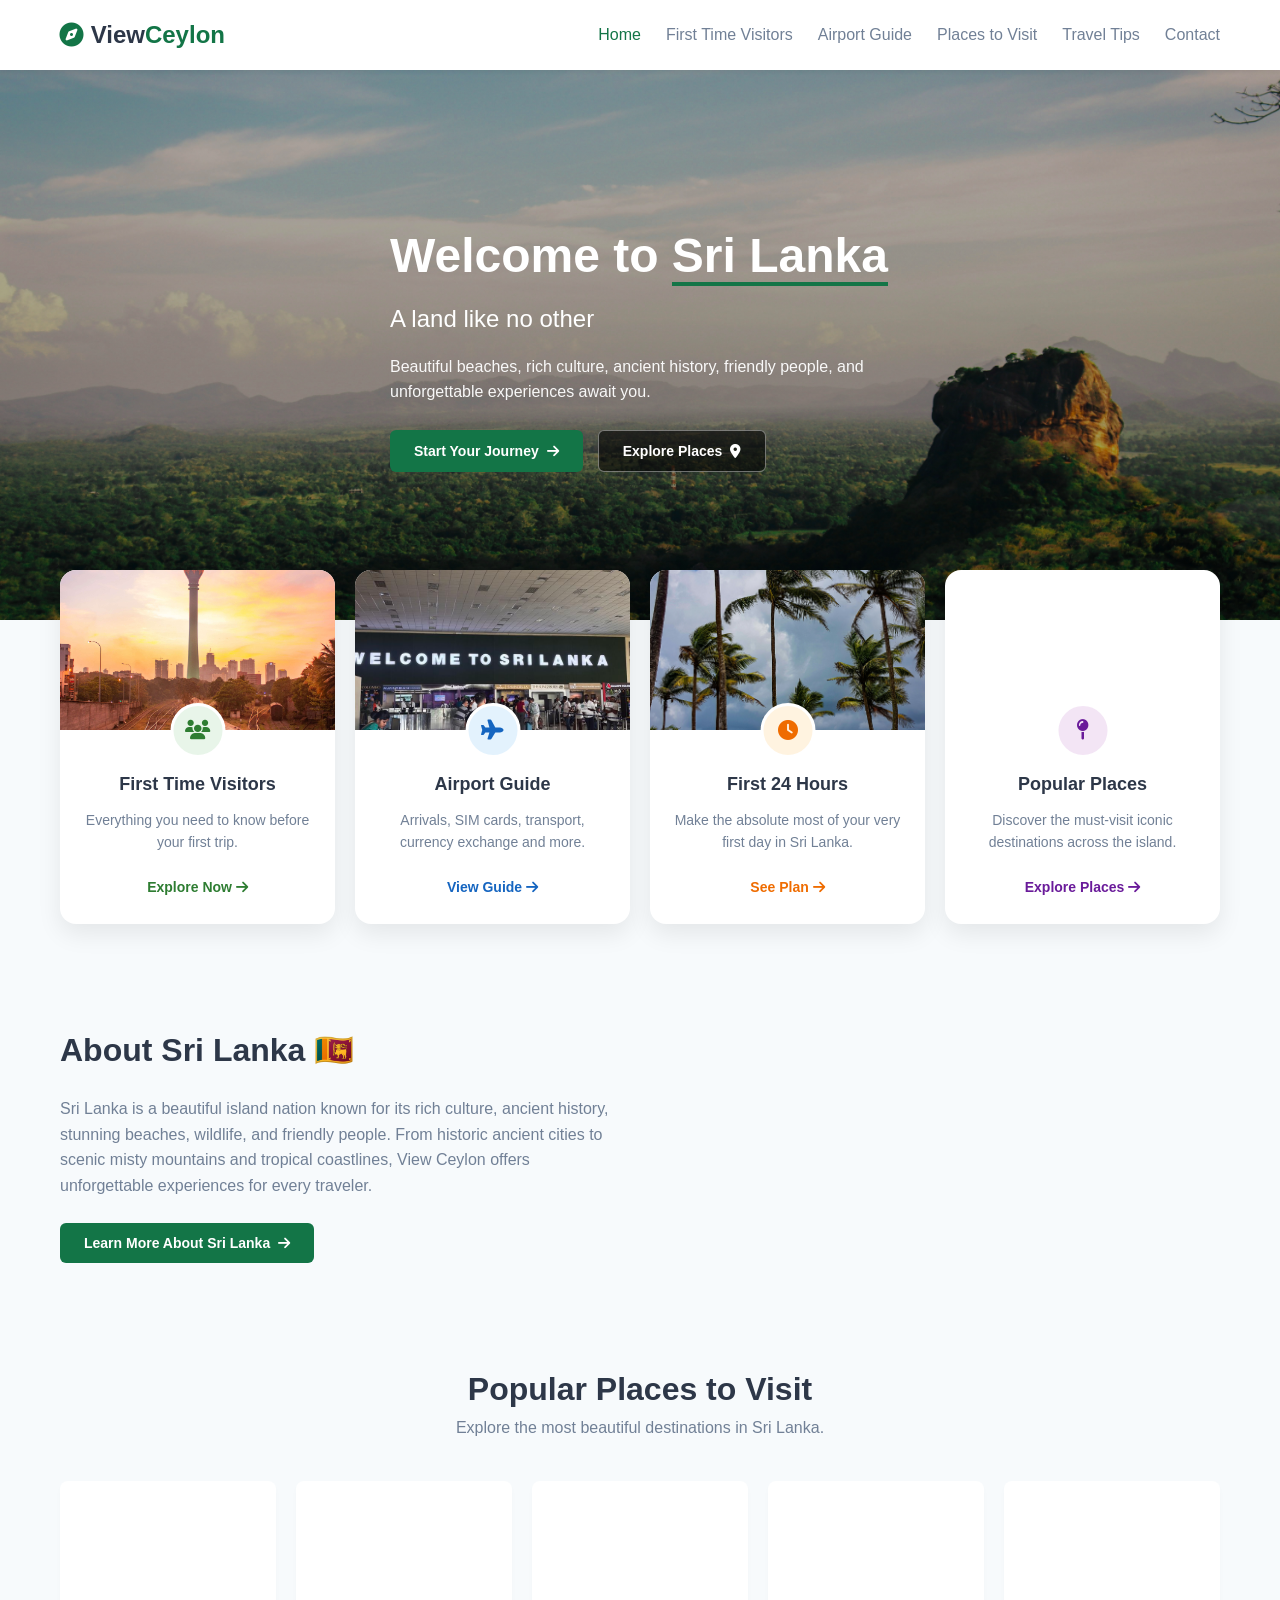
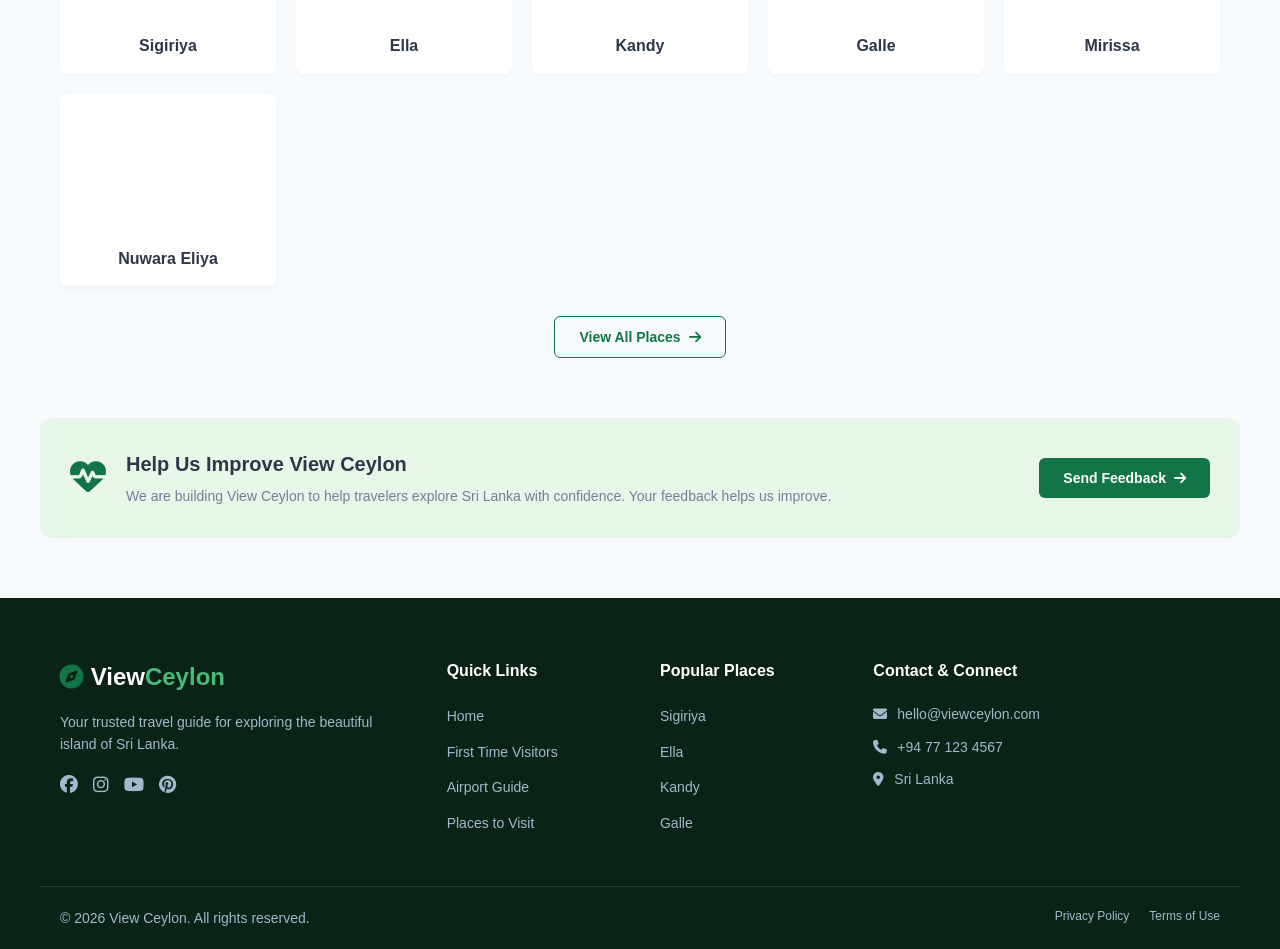
==== index.html @ b4fb46eb "preview" ====
<!DOCTYPE html>
<html lang="en">
<head>
    <meta charset="UTF-8">
    <meta name="viewport" content="width=device-width, initial-scale=1.0">
    <title>View Ceylon | Your Ultimate Island Guide</title>
    <link rel="stylesheet" href="style.css">
    <link rel="stylesheet" href="https://cdnjs.cloudflare.com/ajax/libs/font-awesome/6.4.0/css/all.min.css">
</head>
<body>

    <header>
        <div class="navbar container">
            <div class="logo">
                <i class="fa-solid fa-compass"></i> View<span>Ceylon</span>
            </div>
            <nav>
                <ul class="nav-links">
                    <li><a href="#" class="active">Home</a></li>
                    <li><a href="#">First Time Visitors</a></li>
                    <li><a href="#">Airport Guide</a></li>
                    <li><a href="#">Places to Visit</a></li>
                    <li><a href="#">Travel Tips</a></li>
                    <li><a href="#">Contact</a></li>
                </ul>
            </nav>
        </div>
    </header>

    <section class="hero">
        <div class="hero-content container">
            <h1>Welcome to <span>Sri Lanka</span></h1>
            <p class="tagline">A land like no other</p>
            <p class="description">Beautiful beaches, rich culture, ancient history, friendly people, and unforgettable experiences await you.</p>
            <div class="hero-buttons">
                <button class="btn btn-primary">Start Your Journey <i class="fa-solid fa-arrow-right"></i></button>
                <button class="btn btn-secondary">Explore Places <i class="fa-solid fa-location-dot"></i></button>
            </div>
        </div>
    </section>

    <section class="quick-cards container">
    <div class="card">
        <div class="card-img-top card-visitors"></div>
    
        <div class="card-icon icon-green">
            <i class="fa-solid fa-users"></i>
        </div>
    
        <div class="card-content">
            <h3>First Time Visitors</h3>
            <p>Everything you need to know before your first trip.</p>
            <a href="#" class="card-link link-green">Explore Now <i class="fa-solid fa-arrow-right"></i></a>
        </div>
    </div>
        <div class="card">
            <div class="card-img-top card-airport"></div>

            <div class="card-icon icon-blue">
                <i class="fa-solid fa-plane"></i>
            </div>
            <div class="card-content">
                <h3>Airport Guide</h3>
                <p>Arrivals, SIM cards, transport, currency exchange and more.</p>
                <a href="#" class="card-link link-blue">View Guide <i class="fa-solid fa-arrow-right"></i></a>
            </div>
        </div>
        <div class="card">
            <div class="card-img-top card-hours"></div>

                <div class="card-icon icon-orange">
                    <i class="fa-solid fa-clock"></i>
                </div>
            <div class="card-content">
                <h3>First 24 Hours</h3>
                <p>Make the absolute most of your very first day in Sri Lanka.</p>
                <a href="#" class="card-link link-orange">See Plan <i class="fa-solid fa-arrow-right"></i></a>
            </div>
        </div>
        <div class="card">
            <div class="card-img-top card-places"></div>

                <div class="card-icon icon-purple">
                    <i class="fa-solid fa-map-pin"></i>
                </div>
            <div class="card-content">
                <h3>Popular Places</h3>
                <p>Discover the must-visit iconic destinations across the island.</p>
                <a href="#" class="card-link link-purple">Explore Places <i class="fa-solid fa-arrow-right"></i></a>
            </div>
        </div>
    </section>

    <section class="about container">
        <div class="about-text">
            <h2>About Sri Lanka <span class="flag">🇱🇰</span></h2>
            <p>Sri Lanka is a beautiful island nation known for its rich culture, ancient history, stunning beaches, wildlife, and friendly people. From historic ancient cities to scenic misty mountains and tropical coastlines, View Ceylon offers unforgettable experiences for every traveler.</p>
            <button class="btn btn-primary">Learn More About Sri Lanka <i class="fa-solid fa-arrow-right"></i></button>
        </div>
        <div class="about-gallery">
            <div class="grid-main" style="background-image: url('https://images.unsplash.com/photo-1588598130755-975c6c646077?auto=format&fit=crop&w=600&q=80');"></div>
            <div class="grid-sub" style="background-image: url('https://images.unsplash.com/photo-1546708973-b339540b5162?auto=format&fit=crop&w=300&q=80');"></div>
            <div class="grid-sub" style="background-image: url('https://images.unsplash.com/photo-1563182117-1409f08660c3?auto=format&fit=crop&w=300&q=80');"></div>
            <div class="grid-sub" style="background-image: url('https://images.unsplash.com/photo-1447069387593-a5de0862481e?auto=format&fit=crop&w=300&q=80');"></div>
            <div class="grid-sub" style="background-image: url('https://images.unsplash.com/photo-1586861635167-e5223aadc9fe?auto=format&fit=crop&w=300&q=80');"></div>
        </div>
    </section>

    <section class="destinations container">
        <div class="section-title">
            <h2>Popular Places to Visit</h2>
            <p>Explore the most beautiful destinations in Sri Lanka.</p>
        </div>
        <div class="destinations-grid">
            <div class="dest-card">
                <div class="dest-img" style="background-image: url('https://images.unsplash.com/photo-1588598130755-975c6c646077?auto=format&fit=crop&w=400&q=80');"></div>
                <h4>Sigiriya</h4>
            </div>
            <div class="dest-card">
                <div class="dest-img" style="background-image: url('https://images.unsplash.com/photo-1546708973-b339540b5162?auto=format&fit=crop&w=400&q=80');"></div>
                <h4>Ella</h4>
            </div>
            <div class="dest-card">
                <div class="dest-img" style="background-image: url('https://images.unsplash.com/photo-1590001155093-a3c66ab0c3ff?auto=format&fit=crop&w=400&q=80');"></div>
                <h4>Kandy</h4>
            </div>
            <div class="dest-card">
                <div class="dest-img" style="background-image: url('https://images.unsplash.com/photo-1563182117-1409f08660c3?auto=format&fit=crop&w=400&q=80');"></div>
                <h4>Galle</h4>
            </div>
            <div class="dest-card">
                <div class="dest-img" style="background-image: url('https://images.unsplash.com/photo-1542856391-010fb87dcfed?auto=format&fit=crop&w=400&q=80');"></div>
                <h4>Mirissa</h4>
            </div>
            <div class="dest-card">
                <div class="dest-img" style="background-image: url('https://images.unsplash.com/photo-1552410260-0fd9b577afa6?auto=format&fit=crop&w=400&q=80');"></div>
                <h4>Nuwara Eliya</h4>
            </div>
        </div>
        <div class="center-btn">
            <button class="btn btn-outline">View All Places <i class="fa-solid fa-arrow-right"></i></button>
        </div>
    </section>

    <section class="feedback-banner container">
        <div class="feedback-content">
            <div class="feedback-icon"><i class="fa-solid fa-heart-pulse"></i></div>
            <div class="feedback-text">
                <h3>Help Us Improve View Ceylon</h3>
                <p>We are building View Ceylon to help travelers explore Sri Lanka with confidence. Your feedback helps us improve.</p>
            </div>
        </div>
        <button id="feedbackBtn" class="btn btn-primary">Send Feedback <i class="fa-solid fa-arrow-right"></i></button>
    </section>

    <footer>
        <div class="footer-container container">
            <div class="footer-brand">
                <div class="logo"><i class="fa-solid fa-compass"></i> View<span>Ceylon</span></div>
                <p>Your trusted travel guide for exploring the beautiful island of Sri Lanka.</p>
                <div class="social-icons">
                    <a href="#"><i class="fa-brands fa-facebook"></i></a>
                    <a href="#"><i class="fa-brands fa-instagram"></i></a>
                    <a href="#"><i class="fa-brands fa-youtube"></i></a>
                    <a href="#"><i class="fa-brands fa-pinterest"></i></a>
                </div>
            </div>
            <div class="footer-links">
                <h4>Quick Links</h4>
                <ul>
                    <li><a href="#">Home</a></li>
                    <li><a href="#">First Time Visitors</a></li>
                    <li><a href="#">Airport Guide</a></li>
                    <li><a href="#">Places to Visit</a></li>
                </ul>
            </div>
            <div class="footer-links">
                <h4>Popular Places</h4>
                <ul>
                    <li><a href="#">Sigiriya</a></li>
                    <li><a href="#">Ella</a></li>
                    <li><a href="#">Kandy</a></li>
                    <li><a href="#">Galle</a></li>
                </ul>
            </div>
            <div class="footer-contact">
                <h4>Contact & Connect</h4>
                <p><i class="fa-solid fa-envelope"></i> hello@viewceylon.com</p>
                <p><i class="fa-solid fa-phone"></i> +94 77 123 4567</p>
                <p><i class="fa-solid fa-location-dot"></i> Sri Lanka</p>
            </div>
        </div>
        <div class="footer-bottom container">
            <p>&copy; 2026 View Ceylon. All rights reserved.</p>
            <div class="bottom-links">
                <a href="#">Privacy Policy</a>
                <a href="#">Terms of Use</a>
            </div>
        </div>
    </footer>

    <script src="script.js"></script>
</body>
</html>
---- style.css ----
/* --- Base Reset & Variables --- */
:root {
    --primary-color: #137547;
    --primary-hover: #0b4f2e;
    --text-dark: #2d3748;
    --text-muted: #718096;
    --bg-light: #f7fafc;
    --white: #ffffff;
    
    /* Card Accent Colors */
    --accent-green: #2e7d32;
    --accent-blue: #1565c0;
    --accent-orange: #ef6c00;
    --accent-purple: #6a1b9a;
}

* {
    margin: 0;
    padding: 0;
    box-sizing: border-box;
    font-family: 'Segoe UI', Tahoma, Geneva, Verdana, sans-serif;
}

body {
    background-color: var(--bg-light);
    color: var(--text-dark);
    line-height: 1.6;
}

.container {
    max-width: 1200px;
    margin: 0 auto;
    padding: 0 20px;
}

/* --- Navigation --- */
header {
    background: var(--white);
    box-shadow: 0 2px 4px rgba(0,0,0,0.05);
    position: sticky;
    top: 0;
    z-index: 1000;
}

.navbar {
    display: flex;
    justify-content: space-between;
    align-items: center;
    height: 70px;
}

.logo {
    font-size: 24px;
    font-weight: 700;
    color: var(--text-dark);
}

.logo i {
    color: var(--primary-color);
}

.logo span {
    color: var(--primary-color);
}

.nav-links {
    display: flex;
    list-style: none;
    gap: 25px;
}

.nav-links a {
    text-decoration: none;
    color: var(--text-muted);
    font-weight: 500;
    transition: color 0.3s;
}

.nav-links a:hover, .nav-links a.active {
    color: var(--primary-color);
}

/* --- Hero Section --- */
.hero {
    background-linear-gradient: rgba(0,0,0,0.3), rgba(0,0,0,0.4);
    background: linear-gradient(rgba(0,0,0,0.3), rgba(0,0,0,0.4)), url('./Images/home_page_main.jpg');
    background-size: cover;
    background-position: center 35%;
    height: 550px;
    display: flex;
    align-items: center;
    color: var(--white);
}

.hero-content h1 {
    font-size: 48px;
    font-weight: 700;
    margin-bottom: 5px;
}

.hero-content h1 span {
    border-bottom: 4px solid var(--primary-color);
}

.hero-content .tagline {
    font-size: 24px;
    margin-bottom: 15px;
    font-weight: 300;
}

.hero-content .description {
    max-width: 500px;
    font-size: 16px;
    margin-bottom: 25px;
    opacity: 0.95;
}

/* --- Buttons --- */
.btn {
    padding: 12px 24px;
    border-radius: 6px;
    font-weight: 600;
    cursor: pointer;
    transition: all 0.3s;
    border: none;
    display: inline-flex;
    align-items: center;
    gap: 8px;
    font-size: 14px;
}

.btn-primary {
    background-color: var(--primary-color);
    color: var(--white);
}

.btn-primary:hover {
    background-color: var(--primary-hover);
}

.btn-secondary {
    background-color: rgba(0, 0, 0, 0.6);
    color: var(--white);
    border: 1px solid rgba(255,255,255,0.4);
}

.btn-secondary:hover {
    background-color: rgba(0, 0, 0, 0.8);
}

.btn-outline {
    background: transparent;
    color: var(--primary-color);
    border: 1px solid var(--primary-color);
}

.btn-outline:hover {
    background: var(--primary-color);
    color: var(--white);
}

.hero-buttons {
    display: flex;
    gap: 15px;
}

/* --- Quick Cards --- */
.quick-cards {
    display: grid;
    grid-template-columns: repeat(auto-fit, minmax(250px, 1fr));
    gap: 20px;
    margin-top: -50px;
    position: relative;
    z-index: 10;
    margin-bottom: 60px;
}

.card {
    background-color: var(--white);
    border-radius: 16px;       /* Smooth rounded corners like your image */
    overflow: hidden;          /* Keeps the top image from spilling out */
    box-shadow: 0 10px 25px rgba(0,0,0,0.08);
    transition: transform 0.3s ease;
    display: flex;
    flex-direction: column;
    position: relative;        /* Required to anchor our floating badge */
    text-align: center;
    padding-bottom: 25px;
}

.card:hover {
    transform: translateY(-8px);
}

.card-img-top {
    height: 160px;             /* Sets how tall the image block is */
    background-size: cover;
    background-position: center;
    background-repeat: no-repeat;
    width: 100%;
}

.card-icon {
    width: 55px;
    height: 55px;
    border-radius: 50%;
    display: flex;
    align-items: center;
    justify-content: center;
    font-size: 20px;

    position: absolute;
    top: 132.5px;              /* (Image height of 160px) minus (Half of icon height 27.5px) */
    left: 50%;
    transform: translateX(-50%);
    z-index: 2;
    border: 3px solid var(--white);

}

.card-content {
    padding: 40px 20px 0 20px; /* Extra top padding to make room for the floating icon */
}

.card-content h3 {
    font-size: 18px;
    color: var(--text-dark);
    margin-bottom: 10px;
}

.card-content p {
    font-size: 14px;
    color: var(--text-muted);
    margin-bottom: 20px;
}

.icon-green { background: #e8f5e9; color: var(--accent-green); }
.icon-blue { background: #e3f2fd; color: var(--accent-blue); }
.icon-orange { background: #fff3e0; color: var(--accent-orange); }
.icon-purple { background: #f3e5f5; color: var(--accent-purple); }

.card h3 {
    font-size: 18px;
    margin-bottom: 10px;
}

.card p {
    font-size: 14px;
    color: var(--text-muted);
    margin-bottom: 20px;
}

.card-link {
    text-decoration: none;
    font-weight: 600;
    font-size: 14px;
}
.link-green { color: var(--accent-green); }
.link-blue { color: var(--accent-blue); }
.link-orange { color: var(--accent-orange); }
.link-purple { color: var(--accent-purple); }

/* Target each card by its unique class name and add the background image */

.card-visitors {
    background-image: url('./Images/first_time_visit.jpg');
}

.card-airport {
    background-image: url('./Images/airport_guide.jpg');
}

.card-hours {
    background-image: url('./Images/first_24_hours.jpg');
}

.card-places {
    background-image: url('./Images/popular_places.jpg');
}

/* --- About Section --- */
.about {
    display: grid;
    grid-template-columns: 1fr 1fr;
    gap: 50px;
    align-items: center;
    margin-bottom: 60px;
}

.about-text h2 {
    font-size: 32px;
    margin-bottom: 20px;
}

.about-text p {
    color: var(--text-muted);
    margin-bottom: 25px;
}

.about-gallery {
    display: grid;
    grid-template-columns: repeat(3, 1fr);
    grid-auto-rows: 100px;
    gap: 10px;
}

.grid-main {
    grid-column: span 2;
    grid-row: span 2;
    border-radius: 8px;
    background-size: cover;
    background-position: center;
}

.grid-sub {
    border-radius: 8px;
    background-size: cover;
    background-position: center;
}

/* --- Destinations Section --- */
.destinations {
    margin-bottom: 60px;
}

.section-title {
    text-align: center;
    margin-bottom: 40px;
}

.section-title h2 {
    font-size: 32px;
}

.section-title p {
    color: var(--text-muted);
}

.destinations-grid {
    display: grid;
    grid-template-columns: repeat(auto-fill, minmax(180px, 1fr));
    gap: 20px;
    margin-bottom: 30px;
}

.dest-card {
    background: var(--white);
    border-radius: 8px;
    overflow: hidden;
    box-shadow: 0 4px 6px rgba(0,0,0,0.02);
    text-align: center;
    padding-bottom: 15px;
    cursor: pointer;
}

.dest-img {
    height: 140px;
    background-size: cover;
    background-position: center;
    margin-bottom: 12px;
    transition: transform 0.5s;
}

.dest-card:hover .dest-img {
    transform: scale(1.05);
}

.dest-card h4 {
    font-size: 16px;
    color: var(--text-dark);
}

.center-btn {
    display: flex;
    justify-content: center;
}

/* --- Feedback Banner --- */
.feedback-banner {
    background: #e8f5e9;
    border-radius: 12px;
    padding: 30px;
    display: flex;
    justify-content: space-between;
    align-items: center;
    margin-bottom: 60px;
}

.feedback-content {
    display: flex;
    align-items: center;
    gap: 20px;
}

.feedback-icon {
    font-size: 36px;
    color: var(--primary-color);
}

.feedback-text h3 {
    font-size: 20px;
    margin-bottom: 5px;
}

.feedback-text p {
    color: var(--text-muted);
    font-size: 14px;
}

/* --- Footer --- */
footer {
    background: #0b2216;
    color: #a3b8cc;
    padding: 60px 0 20px;
}

.footer-container {
    display: grid;
    grid-template-columns: 2fr 1fr 1fr 2fr;
    gap: 40px;
    padding-bottom: 40px;
    border-bottom: 1px solid rgba(255,255,255,0.1);
}

footer .logo {
    color: var(--white);
    margin-bottom: 15px;
}

footer .logo span {
    color: #48bb78;
}

footer p {
    font-size: 14px;
}

.social-icons {
    display: flex;
    gap: 15px;
    margin-top: 15px;
}

.social-icons a {
    color: #a3b8cc;
    font-size: 18px;
    transition: color 0.3s;
}

.social-icons a:hover {
    color: var(--white);
}

footer h4 {
    color: var(--white);
    margin-bottom: 20px;
    font-size: 16px;
}

footer ul {
    list-style: none;
}

footer ul li {
    margin-bottom: 10px;
}

footer ul li a {
    text-decoration: none;
    color: #a3b8cc;
    font-size: 14px;
    transition: color 0.3s;
}

footer ul li a:hover {
    color: var(--white);
}

.footer-contact p {
    margin-bottom: 10px;
    display: flex;
    align-items: center;
    gap: 10px;
}

.footer-bottom {
    padding-top: 20px;
    display: flex;
    justify-content: space-between;
    font-size: 12px;
}

.bottom-links {
    display: flex;
    gap: 20px;
}

.bottom-links a {
    color: #a3b8cc;
    text-decoration: none;
}

/* Responsive fixes */
@media (max-width: 768px) {
    .navbar { flex-direction: column; height: auto; padding: 15px; gap: 15px; }
    .about { grid-template-columns: 1fr; }
    .footer-container { grid-template-columns: 1fr; }
    .feedback-banner { flex-direction: column; gap: 20px; text-align: center; }
    .feedback-content { flex-direction: column; }
}
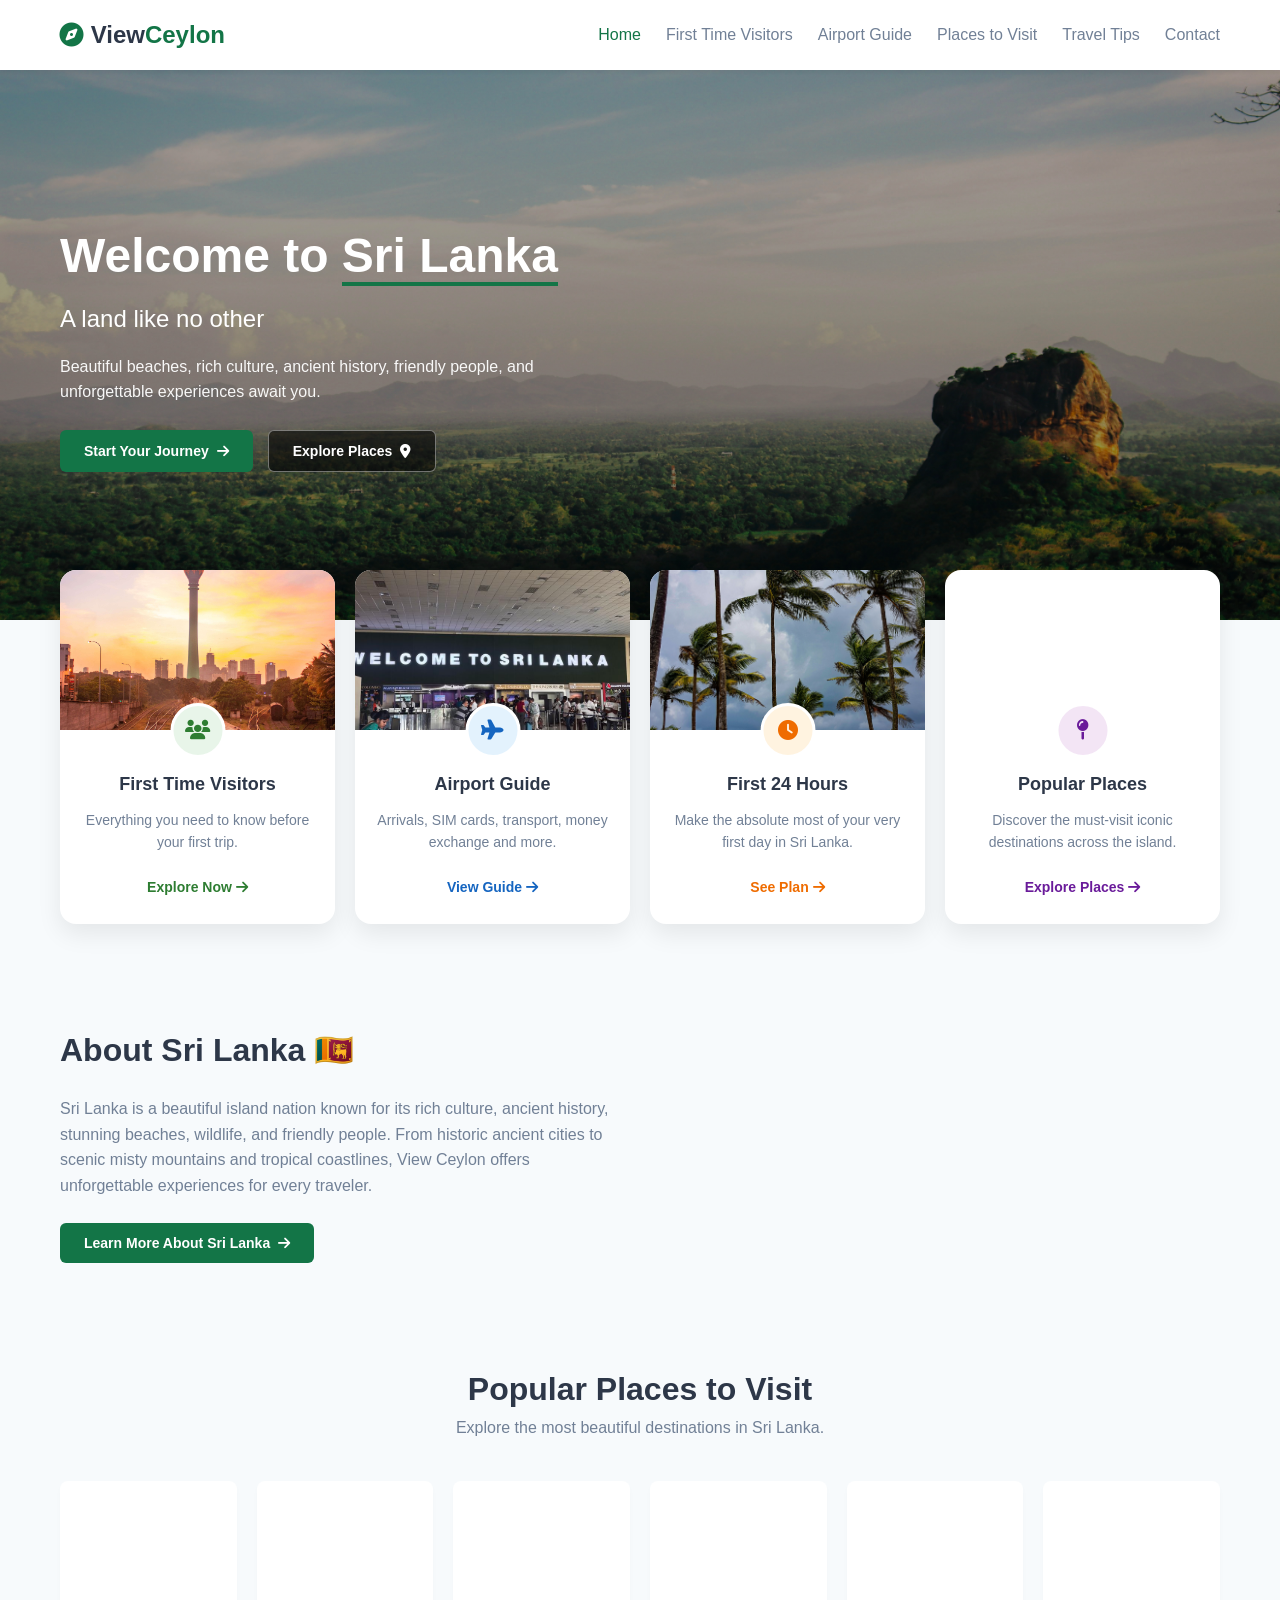
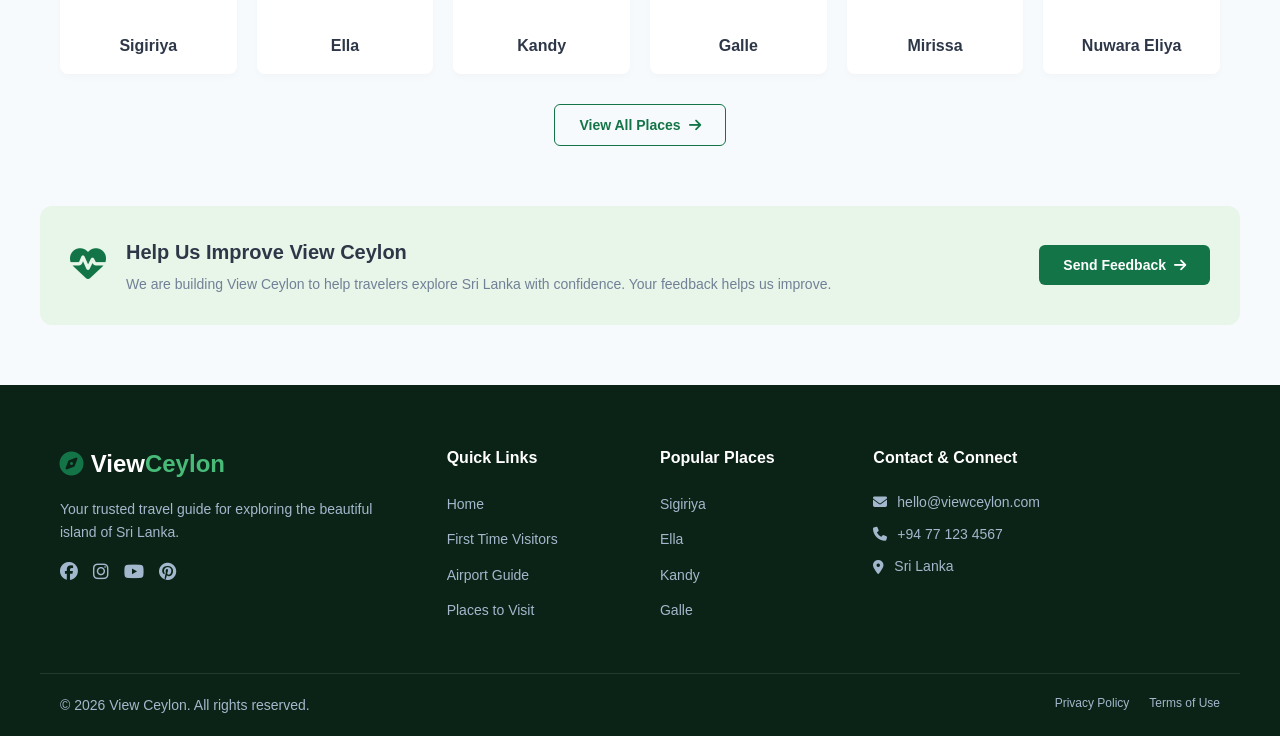
==== commit 8422b34a: "separated files" ====
--- a/index.html
+++ b/index.html
@@ -9,23 +9,7 @@
 </head>
 <body>
 
-    <header>
-        <div class="navbar container">
-            <div class="logo">
-                <i class="fa-solid fa-compass"></i> View<span>Ceylon</span>
-            </div>
-            <nav>
-                <ul class="nav-links">
-                    <li><a href="#" class="active">Home</a></li>
-                    <li><a href="#">First Time Visitors</a></li>
-                    <li><a href="#">Airport Guide</a></li>
-                    <li><a href="#">Places to Visit</a></li>
-                    <li><a href="#">Travel Tips</a></li>
-                    <li><a href="#">Contact</a></li>
-                </ul>
-            </nav>
-        </div>
-    </header>
+    <div id="navigation-placeholder"></div>
 
     <section class="hero">
         <div class="hero-content container">
@@ -40,37 +24,33 @@
     </section>
 
     <section class="quick-cards container">
-    <div class="card">
-        <div class="card-img-top card-visitors"></div>
-    
-        <div class="card-icon icon-green">
-            <i class="fa-solid fa-users"></i>
+        <div class="card">
+            <div class="card-img-top card-visitors"></div>
+            <div class="card-icon icon-green">
+                <i class="fa-solid fa-users"></i>
+            </div>
+            <div class="card-content">
+                <h3>First Time Visitors</h3>
+                <p>Everything you need to know before your first trip.</p>
+                <a href="#" class="card-link link-green">Explore Now <i class="fa-solid fa-arrow-right"></i></a>
+            </div>
         </div>
-    
-        <div class="card-content">
-            <h3>First Time Visitors</h3>
-            <p>Everything you need to know before your first trip.</p>
-            <a href="#" class="card-link link-green">Explore Now <i class="fa-solid fa-arrow-right"></i></a>
-        </div>
-    </div>
         <div class="card">
             <div class="card-img-top card-airport"></div>
-
             <div class="card-icon icon-blue">
                 <i class="fa-solid fa-plane"></i>
             </div>
             <div class="card-content">
                 <h3>Airport Guide</h3>
-                <p>Arrivals, SIM cards, transport, currency exchange and more.</p>
+                <p>Arrivals, SIM cards, transport, money exchange and more.</p>
                 <a href="#" class="card-link link-blue">View Guide <i class="fa-solid fa-arrow-right"></i></a>
             </div>
         </div>
         <div class="card">
             <div class="card-img-top card-hours"></div>
-
-                <div class="card-icon icon-orange">
-                    <i class="fa-solid fa-clock"></i>
-                </div>
+            <div class="card-icon icon-orange">
+                <i class="fa-solid fa-clock"></i>
+            </div>
             <div class="card-content">
                 <h3>First 24 Hours</h3>
                 <p>Make the absolute most of your very first day in Sri Lanka.</p>
@@ -79,10 +59,9 @@
         </div>
         <div class="card">
             <div class="card-img-top card-places"></div>
-
-                <div class="card-icon icon-purple">
-                    <i class="fa-solid fa-map-pin"></i>
-                </div>
+            <div class="card-icon icon-purple">
+                <i class="fa-solid fa-map-pin"></i>
+            </div>
             <div class="card-content">
                 <h3>Popular Places</h3>
                 <p>Discover the must-visit iconic destinations across the island.</p>
@@ -153,51 +132,7 @@
         <button id="feedbackBtn" class="btn btn-primary">Send Feedback <i class="fa-solid fa-arrow-right"></i></button>
     </section>
 
-    <footer>
-        <div class="footer-container container">
-            <div class="footer-brand">
-                <div class="logo"><i class="fa-solid fa-compass"></i> View<span>Ceylon</span></div>
-                <p>Your trusted travel guide for exploring the beautiful island of Sri Lanka.</p>
-                <div class="social-icons">
-                    <a href="#"><i class="fa-brands fa-facebook"></i></a>
-                    <a href="#"><i class="fa-brands fa-instagram"></i></a>
-                    <a href="#"><i class="fa-brands fa-youtube"></i></a>
-                    <a href="#"><i class="fa-brands fa-pinterest"></i></a>
-                </div>
-            </div>
-            <div class="footer-links">
-                <h4>Quick Links</h4>
-                <ul>
-                    <li><a href="#">Home</a></li>
-                    <li><a href="#">First Time Visitors</a></li>
-                    <li><a href="#">Airport Guide</a></li>
-                    <li><a href="#">Places to Visit</a></li>
-                </ul>
-            </div>
-            <div class="footer-links">
-                <h4>Popular Places</h4>
-                <ul>
-                    <li><a href="#">Sigiriya</a></li>
-                    <li><a href="#">Ella</a></li>
-                    <li><a href="#">Kandy</a></li>
-                    <li><a href="#">Galle</a></li>
-                </ul>
-            </div>
-            <div class="footer-contact">
-                <h4>Contact & Connect</h4>
-                <p><i class="fa-solid fa-envelope"></i> hello@viewceylon.com</p>
-                <p><i class="fa-solid fa-phone"></i> +94 77 123 4567</p>
-                <p><i class="fa-solid fa-location-dot"></i> Sri Lanka</p>
-            </div>
-        </div>
-        <div class="footer-bottom container">
-            <p>&copy; 2026 View Ceylon. All rights reserved.</p>
-            <div class="bottom-links">
-                <a href="#">Privacy Policy</a>
-                <a href="#">Terms of Use</a>
-            </div>
-        </div>
-    </footer>
+    <div id="footer-placeholder"></div>
 
     <script src="script.js"></script>
 </body>
--- a/style.css
+++ b/style.css
@@ -25,12 +25,14 @@
     background-color: var(--bg-light);
     color: var(--text-dark);
     line-height: 1.6;
+    overflow-x: hidden;
 }
 
 .container {
     max-width: 1200px;
     margin: 0 auto;
     padding: 0 20px;
+    width: 100%;
 }
 
 /* --- Navigation --- */
@@ -80,12 +82,18 @@
     color: var(--primary-color);
 }
 
+.menu-toggle {
+    display: none;
+    background: none;
+    border: none;
+    font-size: 24px;
+    color: var(--text-dark);
+    cursor: pointer;
+}
+
 /* --- Hero Section --- */
 .hero {
-    background-linear-gradient: rgba(0,0,0,0.3), rgba(0,0,0,0.4);
-    background: linear-gradient(rgba(0,0,0,0.3), rgba(0,0,0,0.4)), url('./Images/home_page_main.jpg');
-    background-size: cover;
-    background-position: center 35%;
+    background: linear-gradient(rgba(0,0,0,0.35), rgba(0,0,0,0.45)), url('./Images/home_page_main.jpg') center 35%/cover no-repeat;
     height: 550px;
     display: flex;
     align-items: center;
@@ -167,7 +175,7 @@
 /* --- Quick Cards --- */
 .quick-cards {
     display: grid;
-    grid-template-columns: repeat(auto-fit, minmax(250px, 1fr));
+    grid-template-columns: repeat(auto-fit, minmax(240px, 1fr));
     gap: 20px;
     margin-top: -50px;
     position: relative;
@@ -177,13 +185,13 @@
 
 .card {
     background-color: var(--white);
-    border-radius: 16px;       /* Smooth rounded corners like your image */
-    overflow: hidden;          /* Keeps the top image from spilling out */
+    border-radius: 16px;
+    overflow: hidden;
     box-shadow: 0 10px 25px rgba(0,0,0,0.08);
     transition: transform 0.3s ease;
     display: flex;
     flex-direction: column;
-    position: relative;        /* Required to anchor our floating badge */
+    position: relative;
     text-align: center;
     padding-bottom: 25px;
 }
@@ -193,7 +201,7 @@
 }
 
 .card-img-top {
-    height: 160px;             /* Sets how tall the image block is */
+    height: 160px;
     background-size: cover;
     background-position: center;
     background-repeat: no-repeat;
@@ -208,18 +216,16 @@
     align-items: center;
     justify-content: center;
     font-size: 20px;
-
     position: absolute;
-    top: 132.5px;              /* (Image height of 160px) minus (Half of icon height 27.5px) */
+    top: 132.5px;
     left: 50%;
     transform: translateX(-50%);
     z-index: 2;
     border: 3px solid var(--white);
-
 }
 
 .card-content {
-    padding: 40px 20px 0 20px; /* Extra top padding to make room for the floating icon */
+    padding: 40px 20px 0 20px;
 }
 
 .card-content h3 {
@@ -239,44 +245,24 @@
 .icon-orange { background: #fff3e0; color: var(--accent-orange); }
 .icon-purple { background: #f3e5f5; color: var(--accent-purple); }
 
-.card h3 {
-    font-size: 18px;
-    margin-bottom: 10px;
-}
-
-.card p {
-    font-size: 14px;
-    color: var(--text-muted);
-    margin-bottom: 20px;
-}
-
 .card-link {
     text-decoration: none;
     font-weight: 600;
     font-size: 14px;
+    display: inline-flex;
+    align-items: center;
+    gap: 4px;
+    justify-content: center;
 }
 .link-green { color: var(--accent-green); }
 .link-blue { color: var(--accent-blue); }
 .link-orange { color: var(--accent-orange); }
 .link-purple { color: var(--accent-purple); }
 
-/* Target each card by its unique class name and add the background image */
-
-.card-visitors {
-    background-image: url('./Images/first_time_visit.jpg');
-}
-
-.card-airport {
-    background-image: url('./Images/airport_guide.jpg');
-}
-
-.card-hours {
-    background-image: url('./Images/first_24_hours.jpg');
-}
-
-.card-places {
-    background-image: url('./Images/popular_places.jpg');
-}
+.card-visitors { background-image: url('./Images/first_time_visit.jpg'); }
+.card-airport { background-image: url('./Images/airport_guide.jpg'); }
+.card-hours { background-image: url('./Images/first_24_hours.jpg'); }
+.card-places { background-image: url('./Images/popular_places.jpg'); }
 
 /* --- About Section --- */
 .about {
@@ -338,7 +324,7 @@
 
 .destinations-grid {
     display: grid;
-    grid-template-columns: repeat(auto-fill, minmax(180px, 1fr));
+    grid-template-columns: repeat(auto-fill, minmax(160px, 1fr));
     gap: 20px;
     margin-bottom: 30px;
 }
@@ -375,6 +361,59 @@
     justify-content: center;
 }
 
+/* --- Essential Travel Tips --- */
+.travel-tips {
+    margin-bottom: 60px;
+}
+
+.tips-grid {
+    display: grid;
+    grid-template-columns: repeat(auto-fit, minmax(240px, 1fr));
+    gap: 20px;
+}
+
+.tip-card {
+    background: var(--white);
+    border-radius: 12px;
+    padding: 25px;
+    display: flex;
+    gap: 20px;
+    box-shadow: 0 4px 10px rgba(0,0,0,0.02);
+}
+
+.tip-icon {
+    width: 50px;
+    height: 50px;
+    border-radius: 12px;
+    display: flex;
+    align-items: center;
+    justify-content: center;
+    font-size: 20px;
+    flex-shrink: 0;
+}
+
+.tip-text h3 {
+    font-size: 18px;
+    margin-bottom: 6px;
+    color: var(--text-dark);
+}
+
+.tip-text p {
+    font-size: 14px;
+    color: var(--text-muted);
+    margin-bottom: 15px;
+    line-height: 1.5;
+}
+
+.tip-link {
+    text-decoration: none;
+    font-weight: 600;
+    font-size: 14px;
+    display: inline-flex;
+    align-items: center;
+    gap: 6px;
+}
+
 /* --- Feedback Banner --- */
 .feedback-banner {
     background: #e8f5e9;
@@ -500,11 +539,37 @@
     text-decoration: none;
 }
 
-/* Responsive fixes */
+/* --- Optimized Responsive Architecture --- */
+@media (max-width: 992px) {
+    .navbar { position: relative; }
+    .menu-toggle { display: block; }
+    .nav-links {
+        display: none;
+        flex-direction: column;
+        position: absolute;
+        top: 70px;
+        left: -20px;
+        width: calc(100% + 40px);
+        background: var(--white);
+        padding: 20px;
+        box-shadow: 0 4px 10px rgba(0,0,0,0.05);
+        gap: 15px;
+        z-index: 1000;
+    }
+    .nav-links.active { display: flex; }
+    .about { grid-template-columns: 1fr; }
+    .footer-container { grid-template-columns: 1fr 1fr; }
+}
+
 @media (max-width: 768px) {
-    .navbar { flex-direction: column; height: auto; padding: 15px; gap: 15px; }
-    .about { grid-template-columns: 1fr; }
-    .footer-container { grid-template-columns: 1fr; }
     .feedback-banner { flex-direction: column; gap: 20px; text-align: center; }
     .feedback-content { flex-direction: column; }
+}
+
+@media (max-width: 576px) {
+    .footer-container { grid-template-columns: 1fr; }
+    .hero-buttons { flex-direction: column; width: 100%; }
+    .hero-buttons .btn { width: 100%; justify-content: center; }
+    .tip-card { flex-direction: column; gap: 15px; }
+    .footer-bottom { flex-direction: column; align-items: center; gap: 10px; }
 }
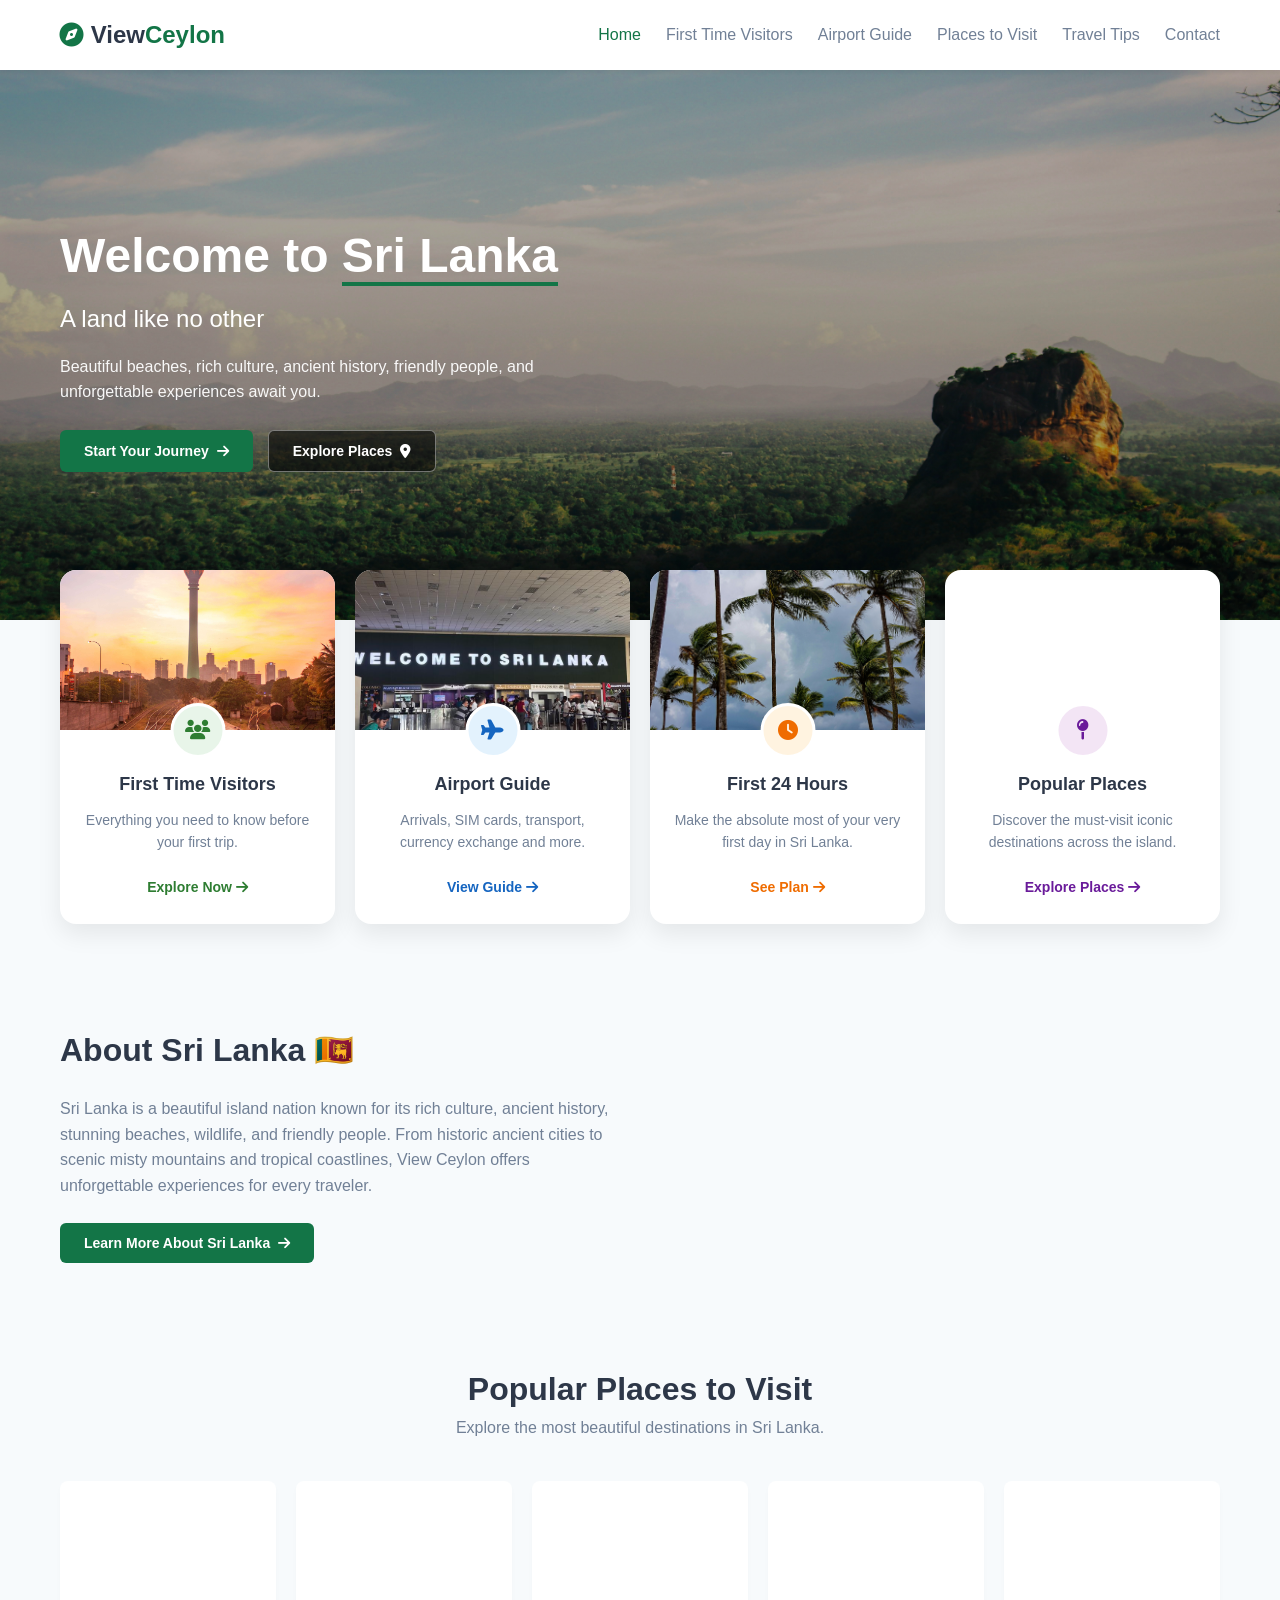
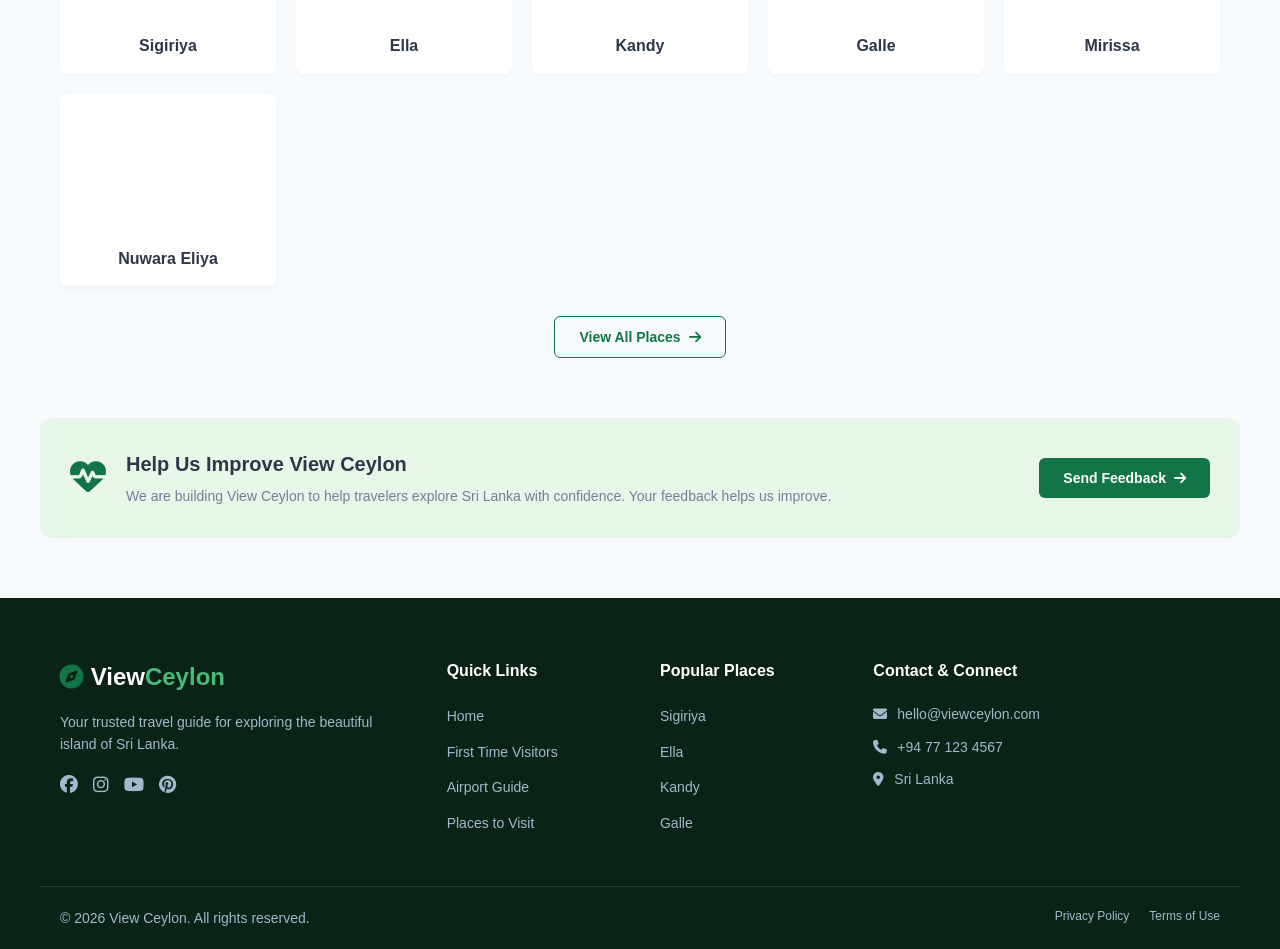
==== commit d176b2c5: "update" ====
--- a/index.html
+++ b/index.html
@@ -42,7 +42,7 @@
             </div>
             <div class="card-content">
                 <h3>Airport Guide</h3>
-                <p>Arrivals, SIM cards, transport, money exchange and more.</p>
+                <p>Arrivals, SIM cards, transport, currency exchange and more.</p>
                 <a href="#" class="card-link link-blue">View Guide <i class="fa-solid fa-arrow-right"></i></a>
             </div>
         </div>
--- a/style.css
+++ b/style.css
@@ -93,7 +93,9 @@
 
 /* --- Hero Section --- */
 .hero {
-    background: linear-gradient(rgba(0,0,0,0.35), rgba(0,0,0,0.45)), url('./Images/home_page_main.jpg') center 35%/cover no-repeat;
+    background: linear-gradient(rgba(0,0,0,0.3), rgba(0,0,0,0.4)), url('./Images/home_page_main.jpg');
+    background-size: cover;
+    background-position: center 35%;
     height: 550px;
     display: flex;
     align-items: center;
@@ -175,7 +177,7 @@
 /* --- Quick Cards --- */
 .quick-cards {
     display: grid;
-    grid-template-columns: repeat(auto-fit, minmax(240px, 1fr));
+    grid-template-columns: repeat(auto-fit, minmax(250px, 1fr));
     gap: 20px;
     margin-top: -50px;
     position: relative;
@@ -249,10 +251,6 @@
     text-decoration: none;
     font-weight: 600;
     font-size: 14px;
-    display: inline-flex;
-    align-items: center;
-    gap: 4px;
-    justify-content: center;
 }
 .link-green { color: var(--accent-green); }
 .link-blue { color: var(--accent-blue); }
@@ -324,7 +322,7 @@
 
 .destinations-grid {
     display: grid;
-    grid-template-columns: repeat(auto-fill, minmax(160px, 1fr));
+    grid-template-columns: repeat(auto-fill, minmax(180px, 1fr));
     gap: 20px;
     margin-bottom: 30px;
 }
@@ -361,59 +359,6 @@
     justify-content: center;
 }
 
-/* --- Essential Travel Tips --- */
-.travel-tips {
-    margin-bottom: 60px;
-}
-
-.tips-grid {
-    display: grid;
-    grid-template-columns: repeat(auto-fit, minmax(240px, 1fr));
-    gap: 20px;
-}
-
-.tip-card {
-    background: var(--white);
-    border-radius: 12px;
-    padding: 25px;
-    display: flex;
-    gap: 20px;
-    box-shadow: 0 4px 10px rgba(0,0,0,0.02);
-}
-
-.tip-icon {
-    width: 50px;
-    height: 50px;
-    border-radius: 12px;
-    display: flex;
-    align-items: center;
-    justify-content: center;
-    font-size: 20px;
-    flex-shrink: 0;
-}
-
-.tip-text h3 {
-    font-size: 18px;
-    margin-bottom: 6px;
-    color: var(--text-dark);
-}
-
-.tip-text p {
-    font-size: 14px;
-    color: var(--text-muted);
-    margin-bottom: 15px;
-    line-height: 1.5;
-}
-
-.tip-link {
-    text-decoration: none;
-    font-weight: 600;
-    font-size: 14px;
-    display: inline-flex;
-    align-items: center;
-    gap: 6px;
-}
-
 /* --- Feedback Banner --- */
 .feedback-banner {
     background: #e8f5e9;
@@ -539,17 +484,17 @@
     text-decoration: none;
 }
 
-/* --- Optimized Responsive Architecture --- */
+/* Responsive fixes */
 @media (max-width: 992px) {
-    .navbar { position: relative; }
+    .navbar { position: relative; padding: 0 20px; }
     .menu-toggle { display: block; }
     .nav-links {
         display: none;
         flex-direction: column;
         position: absolute;
         top: 70px;
-        left: -20px;
-        width: calc(100% + 40px);
+        left: 0;
+        width: 100%;
         background: var(--white);
         padding: 20px;
         box-shadow: 0 4px 10px rgba(0,0,0,0.05);
@@ -557,19 +502,11 @@
         z-index: 1000;
     }
     .nav-links.active { display: flex; }
+}
+
+@media (max-width: 768px) {
     .about { grid-template-columns: 1fr; }
-    .footer-container { grid-template-columns: 1fr 1fr; }
-}
-
-@media (max-width: 768px) {
+    .footer-container { grid-template-columns: 1fr; }
     .feedback-banner { flex-direction: column; gap: 20px; text-align: center; }
     .feedback-content { flex-direction: column; }
-}
-
-@media (max-width: 576px) {
-    .footer-container { grid-template-columns: 1fr; }
-    .hero-buttons { flex-direction: column; width: 100%; }
-    .hero-buttons .btn { width: 100%; justify-content: center; }
-    .tip-card { flex-direction: column; gap: 15px; }
-    .footer-bottom { flex-direction: column; align-items: center; gap: 10px; }
 }
